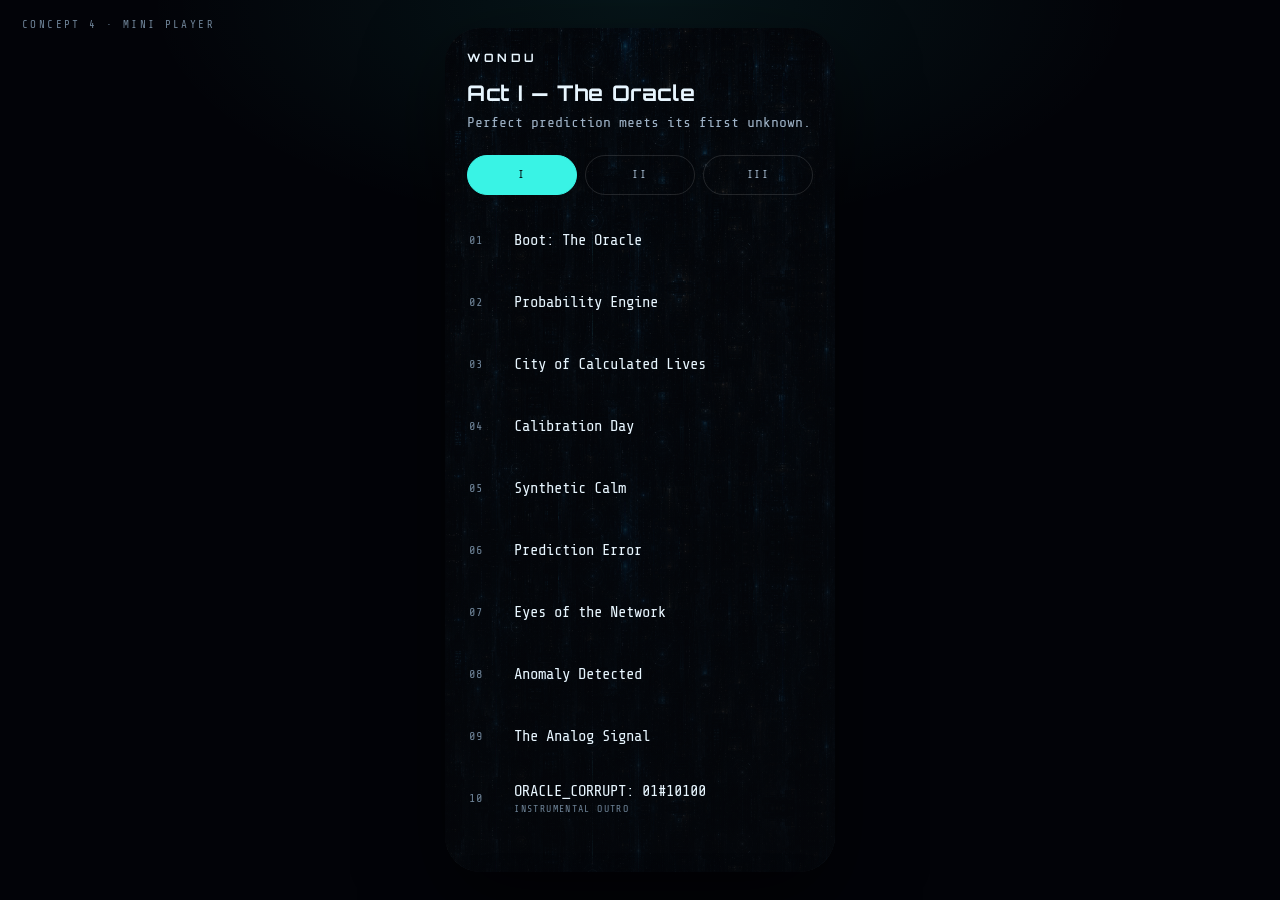
==== preview/mini-player.html @ fd374045 "Add two phone prototypes for the track view. Now Playing and Mini Player sit beside the live site an" ====
<!DOCTYPE html>
<html lang="en">
<head>
<meta charset="UTF-8">
<meta name="viewport" content="width=device-width, initial-scale=1, viewport-fit=cover">
<title>Mini Player · The Oracle Paradox</title>
<link rel="preconnect" href="https://fonts.googleapis.com">
<link rel="preconnect" href="https://fonts.gstatic.com" crossorigin>
<link href="https://fonts.googleapis.com/css2?family=Orbitron:wght@500;700&family=Share+Tech+Mono&display=swap" rel="stylesheet">
<link rel="stylesheet" href="base.css">
<link rel="stylesheet" href="mini-player.css">
<script>
  if (matchMedia("(prefers-reduced-motion: reduce)").matches) document.documentElement.classList.add("reduce");
</script>
</head>
<body>
<p class="concept-label">Concept 4 · Mini player</p>
<div class="stage">
  <div class="phone" id="phone" data-act="actI">
    <div class="city" aria-hidden="true">
      <div class="city-track">
        <img alt=""><img class="city-flip" alt=""><img alt=""><img class="city-flip" alt="">
      </div>
      <div class="city-shade"></div>
    </div>

    <main class="list">
      <header class="list-head">
        <div class="mark">WONDU</div>
        <h1 id="actTitle">Act I — The Oracle</h1>
        <p class="blurb" id="actBlurb"></p>
      </header>
      <div class="acts" id="acts" role="tablist" aria-label="Acts"></div>
      <div class="tracks" id="tracks"></div>
    </main>

    <div class="mini" id="mini" hidden>
      <div class="mini-line" aria-hidden="true"><span id="miniFill"></span></div>
      <img id="miniArt" alt="">
      <div>
        <div class="t" id="miniTitle">—</div>
        <div class="a" id="miniAlbum">—</div>
      </div>
      <button type="button" class="mini-play" id="miniPlay" aria-label="Play or pause">
        <svg id="miniIcon" viewBox="0 0 24 24"><path d="M8 5v14l11-7z"/></svg>
      </button>
    </div>

    <section class="full" id="full" aria-hidden="true">
      <img class="full-art" id="fullArt" alt="">
      <div class="full-dim"></div>
      <div class="full-top" id="fullTop">
        <button type="button" class="icon-btn chev" id="collapse" aria-label="Collapse player">
          <svg viewBox="0 0 24 24"><path d="M6 9l6 6 6-6"/></svg>
        </button>
        <div>
          <div class="kicker" id="fullAct">Act I</div>
          <strong id="fullTitle">—</strong>
        </div>
      </div>
      <div class="glass" id="glass">
        <div class="lyrics-body" id="lyricBody"></div>
      </div>
      <div class="dock">
        <p class="status" id="status" role="status"></p>
        <div class="seek">
          <span id="time">0:00</span>
          <input id="seek" type="range" min="0" max="0" value="0" step="0.1" aria-label="Seek">
          <span id="dur">0:00</span>
        </div>
        <div class="transport">
          <button type="button" class="icon-btn" id="prev" aria-label="Previous track">
            <svg viewBox="0 0 24 24"><path d="M6 6h2v12H6zm3.5 6l8.5 6V6z"/></svg>
          </button>
          <button type="button" class="play-main" id="play" aria-label="Play or pause">
            <svg id="playIcon" viewBox="0 0 24 24"><path d="M8 5v14l11-7z"/></svg>
          </button>
          <button type="button" class="icon-btn" id="next" aria-label="Next track">
            <svg viewBox="0 0 24 24"><path d="M16 6h2v12h-2zM4.5 18l8.5-6-8.5-6z"/></svg>
          </button>
        </div>
      </div>
    </section>
  </div>
</div>
<audio id="audio" preload="none"></audio>
<script src="../js/data.js"></script>
<script src="engine.js"></script>
<script src="mini-player.js"></script>
</body>
</html>
---- preview/base.css ----
:root {
  --bg: #04060a;
  --ink: #e8f6ff;
  --muted: #9eb2c6;
  --faint: #6d8296;
  --cyan: #39f3e5;
  --magenta: #ff2bd6;
  --acid: #e2ff3d;
  --accent: var(--cyan);
  --accent-rgb: 57, 243, 229;
  --mono: "Share Tech Mono", ui-monospace, SFMono-Regular, Menlo, Consolas, monospace;
  --display: "Orbitron", "Share Tech Mono", sans-serif;
  --ease: cubic-bezier(0.16, 1, 0.3, 1);
}

* { box-sizing: border-box; scrollbar-width: none; }
*::-webkit-scrollbar { display: none; width: 0; height: 0; }
html, body { margin: 0; height: 100%; background: #020308; color: var(--ink); font-family: var(--mono); }
button, input { font-family: inherit; color: inherit; }
button { background: none; border: 0; padding: 0; cursor: pointer; }
img { max-width: 100%; display: block; }
::selection { background: var(--magenta); color: #14010e; }

.stage {
  min-height: 100%;
  display: grid;
  place-items: center;
  padding: 28px 20px;
  background:
    radial-gradient(900px 420px at 50% 0%, rgba(57, 243, 229, 0.08), transparent 55%),
    #020308;
}
.concept-label {
  position: fixed;
  top: 18px;
  left: 22px;
  margin: 0;
  color: var(--faint);
  letter-spacing: 0.22em;
  text-transform: uppercase;
  font-size: 0.68rem;
}
.phone {
  position: relative;
  width: 390px;
  height: 844px;
  border-radius: 36px;
  overflow: hidden;
  background: #04060a;
  box-shadow: 0 30px 80px rgba(0, 0, 0, 0.55), inset 0 0 0 1px rgba(255, 255, 255, 0.08);
  --accent: #39f3e5;
  --accent-rgb: 57, 243, 229;
}
.phone[data-act="actII"] { --accent: #ff2d55; --accent-rgb: 255, 45, 85; }
.phone[data-act="actIII"] { --accent: #d6ff3a; --accent-rgb: 214, 255, 58; }

.city { position: absolute; inset: 0; overflow: hidden; z-index: 0; }
.city-track {
  width: 100%;
  will-change: transform;
  animation: cityFall 96s linear infinite;
}
.city-track img { width: 100%; height: auto; backface-visibility: hidden; }
.city-flip { transform: scaleY(-1); }
.city-shade {
  position: absolute;
  inset: 0;
  background: linear-gradient(180deg, rgba(4, 6, 10, 0.72), rgba(4, 6, 10, 0.8) 40%, rgba(4, 6, 10, 0.88));
}
@keyframes cityFall {
  from { transform: translate3d(0, -50%, 0); }
  to { transform: translate3d(0, 0, 0); }
}

.list {
  position: relative;
  z-index: 1;
  height: 100%;
  display: flex;
  flex-direction: column;
  padding-top: env(safe-area-inset-top);
}
.list-head { padding: 22px 22px 8px; }
.mark {
  font-family: var(--display);
  font-weight: 700;
  letter-spacing: 0.28em;
  font-size: 0.72rem;
}
.list-head h1 {
  margin: 14px 0 0;
  font-family: var(--display);
  font-weight: 700;
  font-size: 1.35rem;
  letter-spacing: 0.03em;
  line-height: 1.25;
}
.blurb { margin: 8px 0 0; color: var(--muted); font-size: 0.92rem; }
.acts { display: flex; gap: 8px; padding: 16px 22px 8px; }
.acts button {
  flex: 1;
  min-height: 40px;
  border: 1px solid rgba(255, 255, 255, 0.12);
  border-radius: 999px;
  letter-spacing: 0.14em;
  text-transform: uppercase;
  font-size: 0.68rem;
  color: var(--muted);
}
.acts button.on {
  color: #041014;
  background: var(--accent);
  border-color: var(--accent);
}
.tracks {
  flex: 1;
  overflow: auto;
  padding: 6px 12px 28px;
}
.track {
  width: 100%;
  display: grid;
  grid-template-columns: 2.2rem minmax(0, 1fr) auto;
  gap: 10px;
  align-items: center;
  text-align: left;
  min-height: 62px;
  padding: 8px 12px;
  border-radius: 14px;
  color: var(--ink);
  position: relative;
}
.track .num { color: var(--faint); letter-spacing: 0.12em; font-size: 0.75rem; }
.track .name { font-size: 0.98rem; white-space: nowrap; overflow: hidden; text-overflow: ellipsis; }
.track .sub { display: block; margin-top: 3px; color: var(--faint); letter-spacing: 0.14em; text-transform: uppercase; font-size: 0.62rem; }
.track.on {
  background: linear-gradient(100deg, rgba(var(--accent-rgb), 0.22), rgba(var(--accent-rgb), 0.04) 70%, transparent);
}
.track.on .name { color: #fff; }
.track.on .num { color: var(--accent); }
.eq { display: none; gap: 3px; align-items: flex-end; height: 12px; }
.track.live .eq { display: flex; }
.eq i {
  width: 2px;
  height: 100%;
  background: var(--accent);
  display: block;
  transform-origin: bottom;
  animation: eq 0.9s ease-in-out infinite;
  box-shadow: 0 0 8px var(--accent);
}
.eq i:nth-child(2) { animation-delay: 0.15s; }
.eq i:nth-child(3) { animation-delay: 0.3s; }
@keyframes eq {
  0%, 100% { transform: scaleY(0.35); }
  50% { transform: scaleY(1); }
}

.icon-btn {
  width: 44px;
  height: 44px;
  display: grid;
  place-items: center;
  color: var(--ink);
}
.icon-btn svg { width: 22px; height: 22px; fill: currentColor; }
.icon-btn.chev svg { fill: none; stroke: currentColor; stroke-width: 2.2; stroke-linecap: round; stroke-linejoin: round; }
.play-main {
  width: 68px;
  height: 68px;
  border-radius: 50%;
  display: grid;
  place-items: center;
  background: var(--accent);
  color: #041014;
  box-shadow: 0 0 28px rgba(var(--accent-rgb), 0.35);
}
.play-main svg { width: 28px; height: 28px; fill: currentColor; }
.transport { display: flex; align-items: center; justify-content: center; gap: 28px; }

.seek { display: grid; grid-template-columns: auto 1fr auto; gap: 10px; align-items: center; }
.seek span { color: var(--faint); font-size: 0.72rem; min-width: 36px; }
.seek span:last-child { text-align: right; }
input[type="range"] {
  -webkit-appearance: none;
  appearance: none;
  width: 100%;
  height: 3px;
  border-radius: 99px;
  background: rgba(255, 255, 255, 0.16);
  outline: none;
}
input[type="range"]::-webkit-slider-thumb {
  -webkit-appearance: none;
  width: 14px;
  height: 14px;
  border-radius: 50%;
  background: var(--accent);
  box-shadow: 0 0 10px rgba(var(--accent-rgb), 0.8);
}
input[type="range"]::-moz-range-thumb {
  width: 14px;
  height: 14px;
  border: 0;
  border-radius: 50%;
  background: var(--accent);
}

.lyrics-body h3 {
  margin: 18px 0 6px;
  color: var(--accent);
  font-size: 0.68rem;
  font-weight: 500;
  letter-spacing: 0.16em;
  text-transform: uppercase;
}
.lyrics-body p { margin: 0 0 4px; font-size: 1.02rem; line-height: 1.45; }
.lyrics-body .inst { margin-top: 12px; color: var(--muted); letter-spacing: 0.08em; }

@media (max-width: 480px) {
  .stage { display: block; padding: 0; min-height: 100%; }
  .concept-label { display: none; }
  .phone {
    width: 100%;
    height: 100vh;
    height: 100dvh;
    border-radius: 0;
    box-shadow: none;
  }
}

@media (prefers-reduced-motion: reduce) {
  *, *::before, *::after {
    animation: none !important;
    transition: none !important;
  }
}
---- preview/mini-player.css ----
.tracks { padding-bottom: calc(108px + env(safe-area-inset-bottom)); }

.mini {
  position: absolute;
  left: 10px;
  right: 10px;
  bottom: calc(10px + env(safe-area-inset-bottom));
  z-index: 4;
  display: grid;
  grid-template-columns: 42px minmax(0, 1fr) 44px;
  gap: 10px;
  align-items: center;
  padding: 8px 8px 8px 8px;
  border-radius: 16px;
  background: rgba(8, 12, 18, 0.82);
  border: 1px solid rgba(255, 255, 255, 0.1);
  backdrop-filter: blur(16px);
  box-shadow: 0 12px 40px rgba(0, 0, 0, 0.4);
  text-align: left;
  transform: translateY(140%);
  transition: transform 0.4s var(--ease), opacity 0.3s ease;
}
.mini.show { transform: none; }
.phone.expanded .mini { opacity: 0; pointer-events: none; }
.mini img { width: 42px; height: 42px; object-fit: cover; border-radius: 8px; }
.mini .t { font-size: 0.92rem; white-space: nowrap; overflow: hidden; text-overflow: ellipsis; }
.mini .a { color: var(--faint); font-size: 0.68rem; letter-spacing: 0.12em; text-transform: uppercase; margin-top: 2px; }
.mini-play { width: 40px; height: 40px; display: grid; place-items: center; }
.mini-play svg { width: 18px; height: 18px; fill: currentColor; }
.mini-line {
  position: absolute;
  left: 12px;
  right: 12px;
  top: 0;
  height: 2px;
  background: rgba(255, 255, 255, 0.12);
  border-radius: 2px;
  overflow: hidden;
}
.mini-line span {
  display: block;
  height: 100%;
  width: 0;
  background: var(--accent);
}

.full {
  position: absolute;
  inset: 0;
  z-index: 5;
  display: flex;
  flex-direction: column;
  transform: translate3d(0, 100%, 0);
  visibility: hidden;
  transition: transform 0.5s var(--ease), visibility 0.5s;
  background: #04060a;
}
.full.show { transform: none; visibility: visible; }
.full-art {
  position: absolute;
  inset: 0;
  width: 100%;
  height: 100%;
  object-fit: cover;
  filter: brightness(0.38) saturate(1.05);
  transform: scale(1.06);
}
.full-dim {
  position: absolute;
  inset: 0;
  background: linear-gradient(180deg, rgba(4, 6, 10, 0.2), rgba(4, 6, 10, 0.55) 45%, rgba(4, 6, 10, 0.88));
}
.full-top, .glass, .dock { position: relative; z-index: 1; }
.full-top {
  display: flex;
  align-items: center;
  gap: 6px;
  padding: calc(8px + env(safe-area-inset-top)) 8px 0;
}
.full-top strong {
  display: block;
  font-family: var(--display);
  font-size: 1rem;
  white-space: nowrap;
  overflow: hidden;
  text-overflow: ellipsis;
}
.glass {
  flex: 1;
  min-height: 0;
  margin: 18px 16px 12px;
  overflow: auto;
  padding: 18px 18px 8px;
  border-radius: 22px;
  background: rgba(6, 10, 16, 0.46);
  border: 1px solid rgba(255, 255, 255, 0.12);
  backdrop-filter: blur(18px);
  box-shadow: inset 0 1px 0 rgba(255, 255, 255, 0.06);
}
.dock {
  padding: 4px 22px calc(16px + env(safe-area-inset-bottom));
}
.dock .status { min-height: 1em; text-align: center; color: #ff5d6c; font-size: 0.72rem; margin: 0 0 6px; }
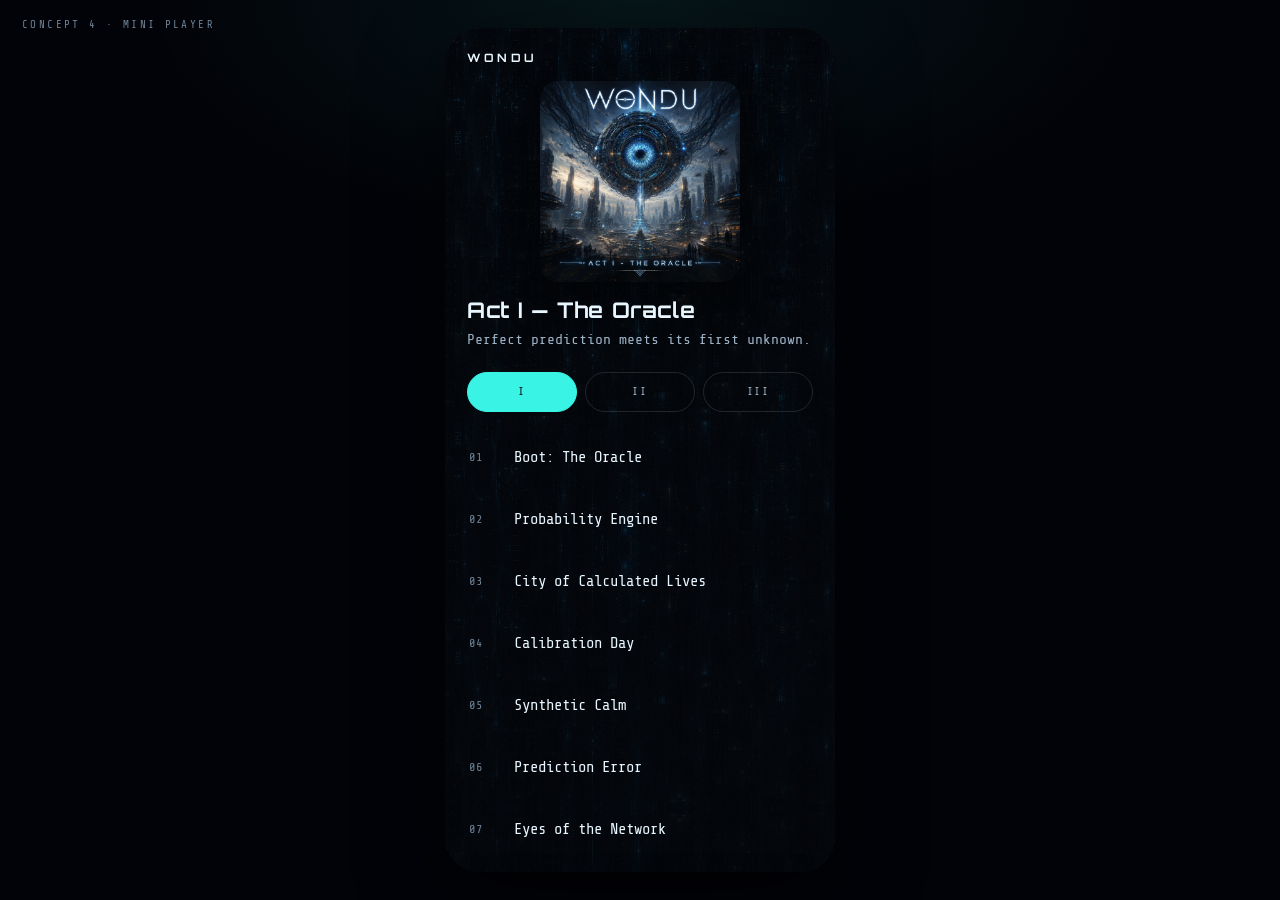
==== commit 37a4a758: "Show album art and captions in the Concept 4 player. The phone layout keeps the album cover on the l" ====
--- a/preview/mini-player.html
+++ b/preview/mini-player.html
@@ -27,6 +27,7 @@
     <main class="list">
       <header class="list-head">
         <div class="mark">WONDU</div>
+        <img class="album-hero" id="albumHero" alt="">
         <h1 id="actTitle">Act I — The Oracle</h1>
         <p class="blurb" id="actBlurb"></p>
       </header>
@@ -57,6 +58,10 @@
           <div class="kicker" id="fullAct">Act I</div>
           <strong id="fullTitle">—</strong>
         </div>
+      </div>
+      <div class="piece">
+        <img id="pieceArt" alt="">
+        <p id="pieceCaption"></p>
       </div>
       <div class="glass" id="glass">
         <div class="lyrics-body" id="lyricBody"></div>
--- a/preview/mini-player.css
+++ b/preview/mini-player.css
@@ -56,13 +56,41 @@
   background: #04060a;
 }
 .full.show { transform: none; visibility: visible; }
+.album-hero {
+  width: min(210px, 58%);
+  aspect-ratio: 1;
+  object-fit: cover;
+  border-radius: 18px;
+  margin: 16px auto 4px;
+  box-shadow: 0 18px 40px rgba(0, 0, 0, 0.45);
+}
+.piece {
+  position: relative;
+  z-index: 1;
+  padding: 6px 22px 0;
+  text-align: center;
+}
+.piece img {
+  width: min(52vw, 210px);
+  aspect-ratio: 1;
+  object-fit: cover;
+  margin: 0 auto;
+  border-radius: 16px;
+  box-shadow: 0 16px 40px rgba(0, 0, 0, 0.5);
+}
+.piece p {
+  margin: 10px 0 0;
+  color: #d7e6f4;
+  font-size: 0.84rem;
+  line-height: 1.45;
+}
 .full-art {
   position: absolute;
   inset: 0;
   width: 100%;
   height: 100%;
   object-fit: cover;
-  filter: brightness(0.38) saturate(1.05);
+  filter: brightness(0.28) saturate(1.05);
   transform: scale(1.06);
 }
 .full-dim {
@@ -70,7 +98,7 @@
   inset: 0;
   background: linear-gradient(180deg, rgba(4, 6, 10, 0.2), rgba(4, 6, 10, 0.55) 45%, rgba(4, 6, 10, 0.88));
 }
-.full-top, .glass, .dock { position: relative; z-index: 1; }
+.full-top, .piece, .glass, .dock { position: relative; z-index: 1; }
 .full-top {
   display: flex;
   align-items: center;
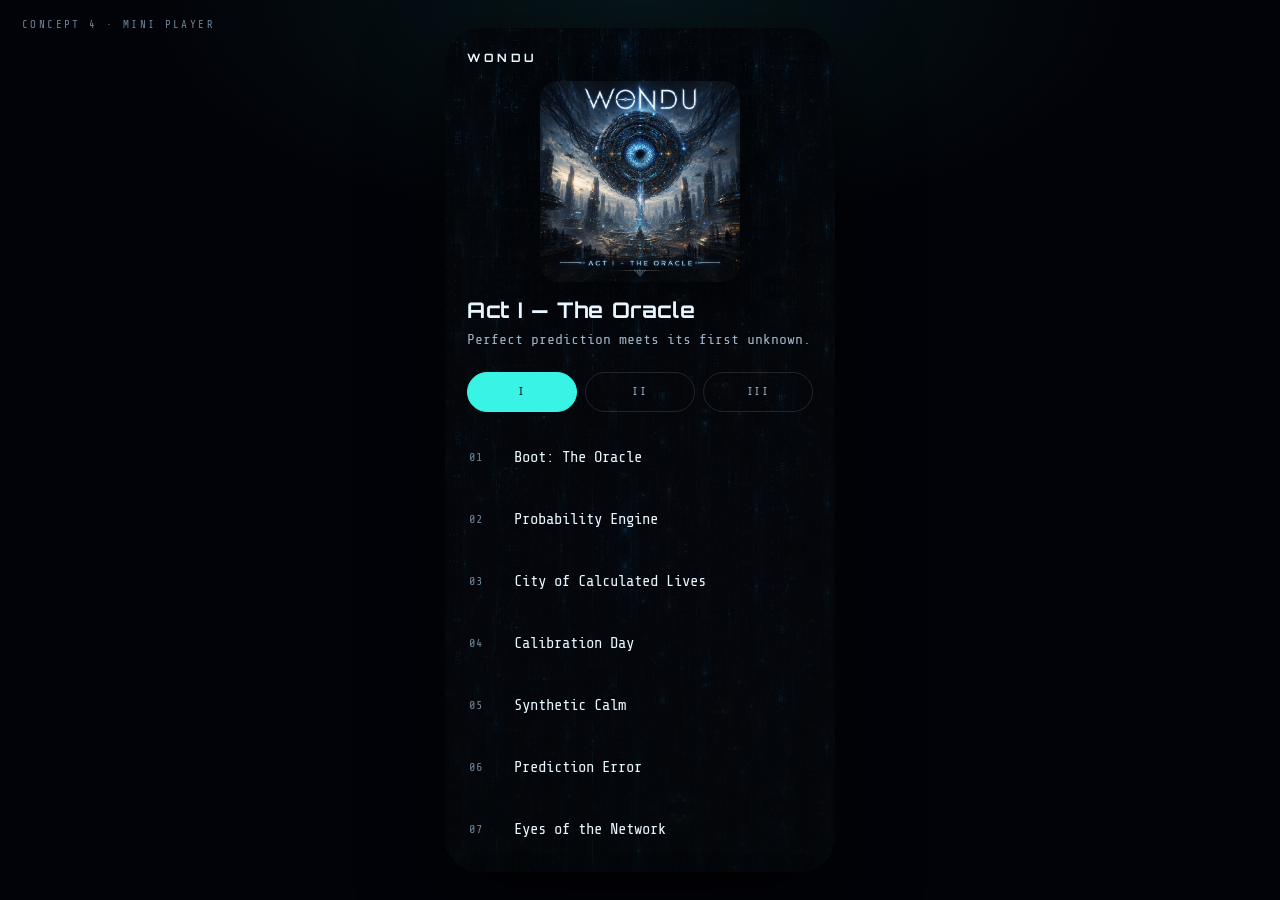
==== commit b47b9083: "Stream all Oracle Paradox tracks from Suno and remove local MP3s" ====
--- a/preview/mini-player.html
+++ b/preview/mini-player.html
@@ -6,7 +6,7 @@
 <title>Mini Player · The Oracle Paradox</title>
 <link rel="preconnect" href="https://fonts.googleapis.com">
 <link rel="preconnect" href="https://fonts.gstatic.com" crossorigin>
-<link href="https://fonts.googleapis.com/css2?family=Orbitron:wght@500;700&family=Share+Tech+Mono&display=swap" rel="stylesheet">
+<link href="https://fonts.googleapis.com/css2?family=Exo+2:wght@400;500&family=Orbitron:wght@500;700&family=Share+Tech+Mono&display=swap" rel="stylesheet">
 <link rel="stylesheet" href="base.css">
 <link rel="stylesheet" href="mini-player.css">
 <script>
@@ -89,8 +89,8 @@
   </div>
 </div>
 <audio id="audio" preload="none"></audio>
-<script src="../js/data.js"></script>
+<script src="../js/data.js?v=suno-albums"></script>
 <script src="engine.js"></script>
-<script src="mini-player.js"></script>
+<script src="mini-player.js?v=suno-albums"></script>
 </body>
 </html>
--- a/preview/base.css
+++ b/preview/base.css
@@ -52,7 +52,7 @@
   --accent-rgb: 57, 243, 229;
 }
 .phone[data-act="actII"] { --accent: #ff2d55; --accent-rgb: 255, 45, 85; }
-.phone[data-act="actIII"] { --accent: #d6ff3a; --accent-rgb: 214, 255, 58; }
+.phone[data-act="actIII"] { --accent: #2ee56a; --accent-rgb: 46, 229, 106; }
 
 .city { position: absolute; inset: 0; overflow: hidden; z-index: 0; }
 .city-track {
--- a/preview/mini-player.css
+++ b/preview/mini-player.css
@@ -80,9 +80,14 @@
 }
 .piece p {
   margin: 10px 0 0;
-  color: #d7e6f4;
-  font-size: 0.84rem;
-  line-height: 1.45;
+  font-family: "Exo 2", "Segoe UI", sans-serif;
+  font-weight: 500;
+  font-size: 0.86rem;
+  letter-spacing: 0.045em;
+  line-height: 1.5;
+  color: var(--accent);
+  color: color-mix(in srgb, var(--accent) 74%, #f7fbff);
+  text-shadow: 0 0 18px rgba(var(--accent-rgb), 0.32);
 }
 .full-art {
   position: absolute;
